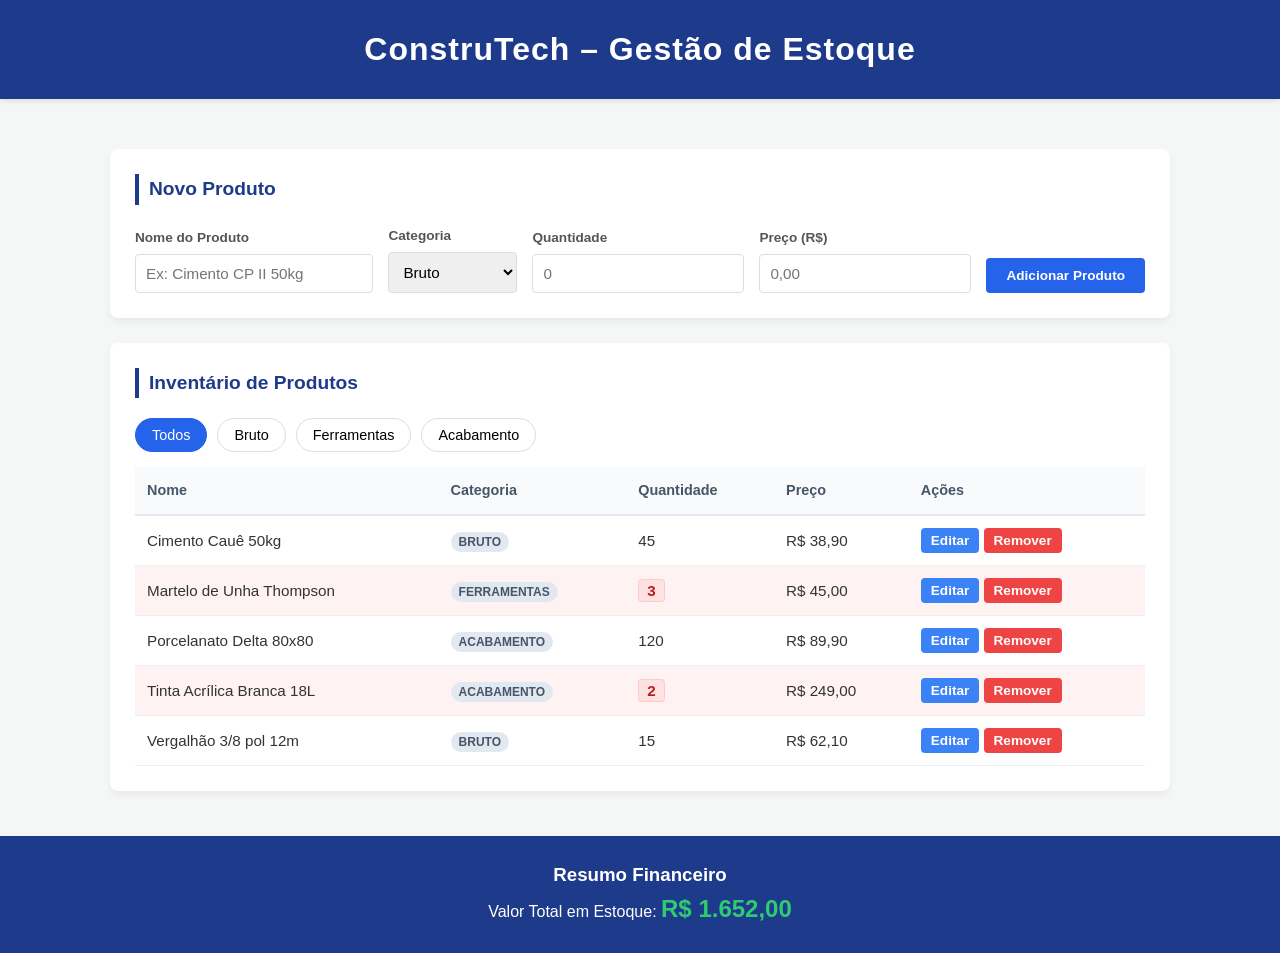
==== projetos/construtech/index.html @ 61fd92f8 "chore: create stock manager" ====
<!DOCTYPE html>
<html lang="pt-br">

<head>
    <meta charset="UTF-8">
    <meta name="viewport" content="width=device-width, initial-scale=1.0">
    <title>ConstruTech – Gestão de Estoque</title>
    <link rel="stylesheet" href="style.css">
</head>

<body>

    <header>
        <h1>ConstruTech – Gestão de Estoque</h1>
    </header>

    <div class="container">

        <section class="card">
            <h2>Novo Produto</h2>
            <form class="grid-form" onsubmit="return false;">
                <div class="form-group">
                    <label>Nome do Produto</label>
                    <input type="text" placeholder="Ex: Cimento CP II 50kg">
                </div>
                <div class="form-group">
                    <label>Categoria</label>
                    <select>
                        <option value="bruto">Bruto</option>
                        <option value="ferramentas">Ferramentas</option>
                        <option value="acabamento">Acabamento</option>
                    </select>
                </div>
                <div class="form-group">
                    <label>Quantidade</label>
                    <input type="text" placeholder="0">
                </div>
                <div class="form-group">
                    <label>Preço (R$)</label>
                    <input type="text" placeholder="0,00">
                </div>
                <button class="btn btn-add">Adicionar Produto</button>
            </form>
        </section>

        <section class="card">
            <h2>Inventário de Produtos</h2>

            <div class="filters">
                <button class="filter-btn active">Todos</button>
                <button class="filter-btn">Bruto</button>
                <button class="filter-btn">Ferramentas</button>
                <button class="filter-btn">Acabamento</button>
            </div>

            <table>
                <thead>
                    <tr>
                        <th>Nome</th>
                        <th>Categoria</th>
                        <th>Quantidade</th>
                        <th>Preço</th>
                        <th>Ações</th>
                    </tr>
                </thead>
                <tbody>
                    <tr>
                        <td>Cimento Cauê 50kg</td>
                        <td><span class="category-tag">Bruto</span></td>
                        <td>45</td>
                        <td>R$ 38,90</td>
                        <td>
                            <button class="btn btn-edit">Editar</button>
                            <button class="btn btn-delete">Remover</button>
                        </td>
                    </tr>
                    <tr class="low-stock">
                        <td>Martelo de Unha Thompson</td>
                        <td><span class="category-tag">Ferramentas</span></td>
                        <td><span class="qty-badge">3</span></td>
                        <td>R$ 45,00</td>
                        <td>
                            <button class="btn btn-edit">Editar</button>
                            <button class="btn btn-delete">Remover</button>
                        </td>
                    </tr>
                    <tr>
                        <td>Porcelanato Delta 80x80</td>
                        <td><span class="category-tag">Acabamento</span></td>
                        <td>120</td>
                        <td>R$ 89,90</td>
                        <td>
                            <button class="btn btn-edit">Editar</button>
                            <button class="btn btn-delete">Remover</button>
                        </td>
                    </tr>
                    <tr class="low-stock">
                        <td>Tinta Acrílica Branca 18L</td>
                        <td><span class="category-tag">Acabamento</span></td>
                        <td><span class="qty-badge">2</span></td>
                        <td>R$ 249,00</td>
                        <td>
                            <button class="btn btn-edit">Editar</button>
                            <button class="btn btn-delete">Remover</button>
                        </td>
                    </tr>
                    <tr>
                        <td>Vergalhão 3/8 pol 12m</td>
                        <td><span class="category-tag">Bruto</span></td>
                        <td>15</td>
                        <td>R$ 62,10</td>
                        <td>
                            <button class="btn btn-edit">Editar</button>
                            <button class="btn btn-delete">Remover</button>
                        </td>
                    </tr>
                </tbody>
            </table>
        </section>
    </div>

    <footer class="rodape-financeiro">
        <div class="container-resumo">
            <h3>Resumo Financeiro</h3>
            <p>Valor Total em Estoque: <strong>R$ 1.652,00</strong></p>
        </div>
    </footer>

</body>

</html>
---- projetos/construtech/style.css ----
* {
    margin: 0;
    padding: 0;
    box-sizing: border-box;
    font-family: 'Segoe UI', Arial, sans-serif;
}

body {
    background-color: #f4f7f6;
    color: #333;
    line-height: 1.6;
    display: flex;
    flex-direction: column;
    min-height: 100vh;
}

.container {
    max-width: 1100px;
    margin: 0 auto;
    padding: 20px;
    flex: 1;
}

/* Cabeçalho */
header {
    background-color: #1e3a8a;
    /* Azul Escuro */
    color: white;
    padding: 1.5rem 0;
    text-align: center;
    box-shadow: 0 2px 5px rgba(0, 0, 0, 0.1);
    margin-bottom: 30px;
}

header h1 {
    font-weight: 600;
    letter-spacing: 1px;
}

/* Seções de Card */
.card {
    background: white;
    padding: 25px;
    border-radius: 8px;
    box-shadow: 0 4px 6px rgba(0, 0, 0, 0.05);
    margin-bottom: 25px;
}

h2 {
    margin-bottom: 20px;
    font-size: 1.2rem;
    color: #1e3a8a;
    border-left: 4px solid #1e3a8a;
    padding-left: 10px;
}

/* Formulário de Cadastro */
.grid-form {
    display: grid;
    grid-template-columns: 2fr 1fr 1fr 1fr auto;
    gap: 15px;
    align-items: end;
}

.form-group {
    display: flex;
    flex-direction: column;
}

label {
    font-size: 0.85rem;
    margin-bottom: 5px;
    font-weight: bold;
    color: #555;
}

input,
select {
    padding: 10px;
    border: 1px solid #ddd;
    border-radius: 4px;
    font-size: 0.95rem;
}

input:focus,
select:focus {
    outline: none;
    border-color: #2563eb;
}

/* Filtros */
.filters {
    display: flex;
    gap: 10px;
    margin-bottom: 15px;
}

.filter-btn {
    padding: 8px 16px;
    border: 1px solid #ddd;
    background: white;
    border-radius: 20px;
    cursor: pointer;
    transition: all 0.3s;
    font-size: 0.9rem;
}

.filter-btn.active,
.filter-btn:hover {
    background-color: #2563eb;
    color: white;
    border-color: #2563eb;
}

/* Tabela */
table {
    width: 100%;
    border-collapse: collapse;
    margin-top: 10px;
}

th {
    background-color: #f8fafc;
    text-align: left;
    padding: 12px;
    border-bottom: 2px solid #e2e8f0;
    color: #475569;
    font-size: 0.9rem;
}

td {
    padding: 12px;
    border-bottom: 1px solid #eee;
    font-size: 0.95rem;
}

tr:nth-child(even) {
    background-color: #ffffff;
}

/* Botões */
.btn {
    padding: 10px 20px;
    border: none;
    border-radius: 4px;
    cursor: pointer;
    font-weight: 600;
    transition: opacity 0.2s;
    text-decoration: none;
    display: inline-block;
    font-size: 0.85rem;
}

.btn:hover {
    opacity: 0.8;
}

.btn-add {
    background-color: #2563eb;
    color: white;
}

.btn-edit {
    background-color: #3b82f6;
    color: white;
    padding: 5px 10px;
}

.btn-delete {
    background-color: #ef4444;
    color: white;
    padding: 5px 10px;
}

/* Status de Baixo Estoque */
.low-stock {
    background-color: #fef2f2 !important;
    /* Vermelho bem claro */
}

.low-stock .qty-badge {
    color: #b91c1c;
    font-weight: bold;
    padding: 2px 8px;
    background: #fee2e2;
    border-radius: 4px;
    border: 1px solid #fecaca;
}

.category-tag {
    background: #e2e8f0;
    padding: 3px 8px;
    border-radius: 12px;
    font-size: 0.75rem;
    text-transform: uppercase;
    font-weight: bold;
    color: #475569;
}

/* Rodapé Financeiro */

.rodape-financeiro {
    background-color: #1e3a8a;
    color: white;
    padding: 1.5rem;
    text-align: center;
    margin-top: auto;
}

.container-resumo strong {
    font-size: 1.5rem;
    color: #2ecc71;
}
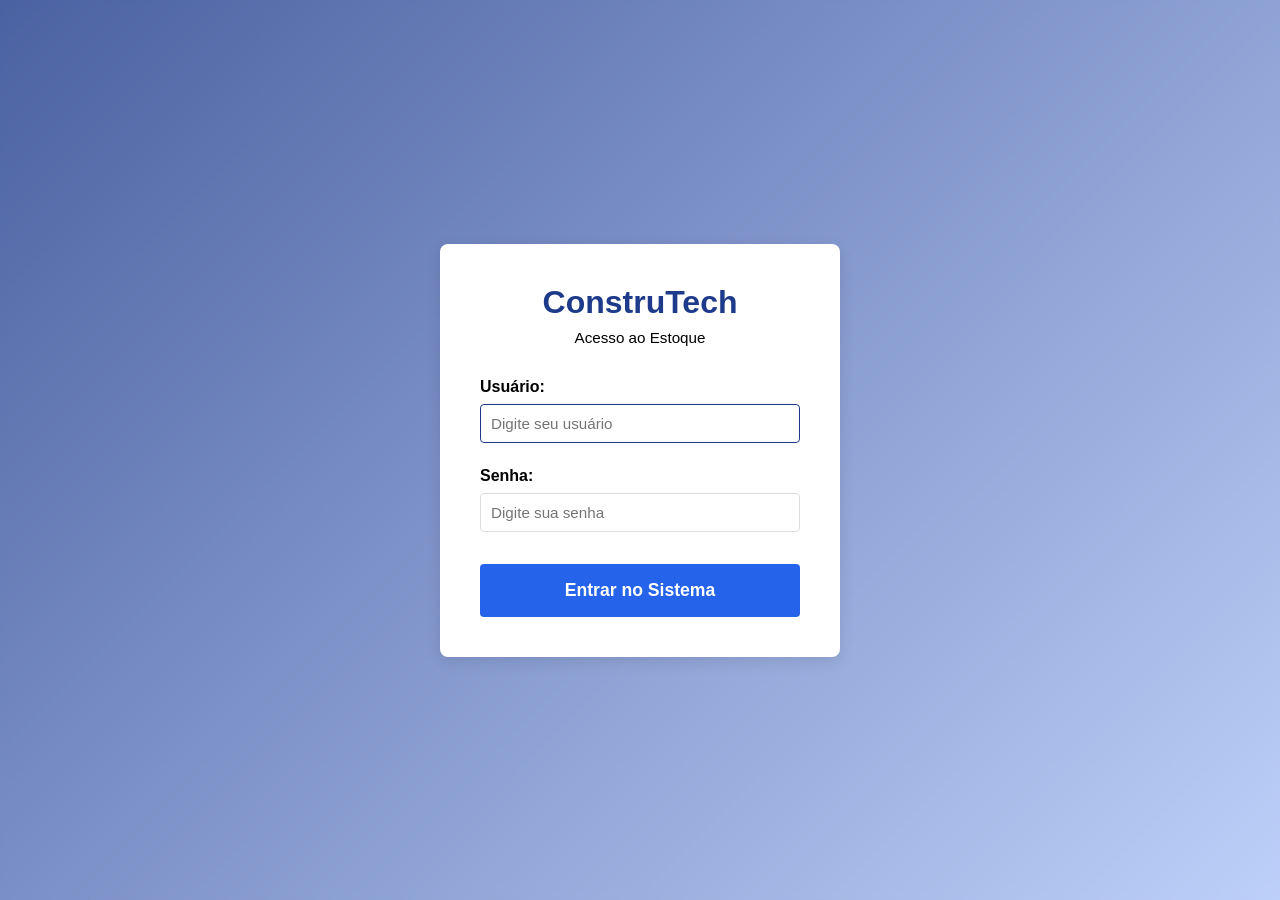
==== commit ca418d02: "chore: create estoque folder, create login page" ====
--- a/projetos/construtech/index.html
+++ b/projetos/construtech/index.html
@@ -1,131 +1,35 @@
 <!DOCTYPE html>
-<html lang="pt-br">
-
+<html lang="pt-BR">
 <head>
     <meta charset="UTF-8">
     <meta name="viewport" content="width=device-width, initial-scale=1.0">
-    <title>ConstruTech – Gestão de Estoque</title>
-    <link rel="stylesheet" href="style.css">
+    <title>ConstruTech - Acesso Estoque</title>
+    <link rel="stylesheet" href="style.css"> 
 </head>
+<body class="login-page">
 
-<body>
+    <main class="login-container">
+        <header class="login-header">
+            <h1>ConstruTech</h1>
+            <p>Acesso ao Estoque</p>
+        </header>
 
-    <header>
-        <h1>ConstruTech – Gestão de Estoque</h1>
-    </header>
-
-    <div class="container">
-
-        <section class="card">
-            <h2>Novo Produto</h2>
-            <form class="grid-form" onsubmit="return false;">
-                <div class="form-group">
-                    <label>Nome do Produto</label>
-                    <input type="text" placeholder="Ex: Cimento CP II 50kg">
-                </div>
-                <div class="form-group">
-                    <label>Categoria</label>
-                    <select>
-                        <option value="bruto">Bruto</option>
-                        <option value="ferramentas">Ferramentas</option>
-                        <option value="acabamento">Acabamento</option>
-                    </select>
-                </div>
-                <div class="form-group">
-                    <label>Quantidade</label>
-                    <input type="text" placeholder="0">
-                </div>
-                <div class="form-group">
-                    <label>Preço (R$)</label>
-                    <input type="text" placeholder="0,00">
-                </div>
-                <button class="btn btn-add">Adicionar Produto</button>
-            </form>
-        </section>
-
-        <section class="card">
-            <h2>Inventário de Produtos</h2>
-
-            <div class="filters">
-                <button class="filter-btn active">Todos</button>
-                <button class="filter-btn">Bruto</button>
-                <button class="filter-btn">Ferramentas</button>
-                <button class="filter-btn">Acabamento</button>
+        <form action="#" method="POST" class="login-form">
+            
+            <div class="input-group">
+                <label for="username">Usuário:</label>
+                <input type="text" id="username" name="username" placeholder="Digite seu usuário" required autofocus>
             </div>
 
-            <table>
-                <thead>
-                    <tr>
-                        <th>Nome</th>
-                        <th>Categoria</th>
-                        <th>Quantidade</th>
-                        <th>Preço</th>
-                        <th>Ações</th>
-                    </tr>
-                </thead>
-                <tbody>
-                    <tr>
-                        <td>Cimento Cauê 50kg</td>
-                        <td><span class="category-tag">Bruto</span></td>
-                        <td>45</td>
-                        <td>R$ 38,90</td>
-                        <td>
-                            <button class="btn btn-edit">Editar</button>
-                            <button class="btn btn-delete">Remover</button>
-                        </td>
-                    </tr>
-                    <tr class="low-stock">
-                        <td>Martelo de Unha Thompson</td>
-                        <td><span class="category-tag">Ferramentas</span></td>
-                        <td><span class="qty-badge">3</span></td>
-                        <td>R$ 45,00</td>
-                        <td>
-                            <button class="btn btn-edit">Editar</button>
-                            <button class="btn btn-delete">Remover</button>
-                        </td>
-                    </tr>
-                    <tr>
-                        <td>Porcelanato Delta 80x80</td>
-                        <td><span class="category-tag">Acabamento</span></td>
-                        <td>120</td>
-                        <td>R$ 89,90</td>
-                        <td>
-                            <button class="btn btn-edit">Editar</button>
-                            <button class="btn btn-delete">Remover</button>
-                        </td>
-                    </tr>
-                    <tr class="low-stock">
-                        <td>Tinta Acrílica Branca 18L</td>
-                        <td><span class="category-tag">Acabamento</span></td>
-                        <td><span class="qty-badge">2</span></td>
-                        <td>R$ 249,00</td>
-                        <td>
-                            <button class="btn btn-edit">Editar</button>
-                            <button class="btn btn-delete">Remover</button>
-                        </td>
-                    </tr>
-                    <tr>
-                        <td>Vergalhão 3/8 pol 12m</td>
-                        <td><span class="category-tag">Bruto</span></td>
-                        <td>15</td>
-                        <td>R$ 62,10</td>
-                        <td>
-                            <button class="btn btn-edit">Editar</button>
-                            <button class="btn btn-delete">Remover</button>
-                        </td>
-                    </tr>
-                </tbody>
-            </table>
-        </section>
-    </div>
+            <div class="input-group">
+                <label for="password">Senha:</label>
+                <input type="password" id="password" name="password" placeholder="Digite sua senha" required>
+            </div>
 
-    <footer class="rodape-financeiro">
-        <div class="container-resumo">
-            <h3>Resumo Financeiro</h3>
-            <p>Valor Total em Estoque: <strong>R$ 1.652,00</strong></p>
-        </div>
-    </footer>
+            <button type="submit" class="btn-submit">Entrar no Sistema</button>
+            
+        </form>
+    </main>
 
 </body>
-
 </html>
--- a/projetos/construtech/style.css
+++ b/projetos/construtech/style.css
@@ -5,209 +5,95 @@
     font-family: 'Segoe UI', Arial, sans-serif;
 }
 
-body {
+.login-page {
+    display: flex;
+    justify-content: center;
+    align-items: center;
+    min-height: 100vh;
     background-color: #f4f7f6;
-    color: #333;
-    line-height: 1.6;
+    backdrop-filter: blur(3px);
+    background: linear-gradient(135deg, rgb(30, 58, 138, 0.8), rgb(37, 99, 235, 0.3)), url(https://i.pinimg.com/736x/92/1a/35/921a35887074fe70e177c27cc365c1fa.jpg);
+    background-size: cover;
+    background-position: center;
+    background-repeat: no-repeat;
+}
+
+.login-container {
+    background-color: #ffffff;
+    padding: 2.5rem;
+    border-radius: 8px;
+    box-shadow: 0 4px 15px rgba(0, 0, 0, 0.1);
+    width: 100%;
+    max-width: 400px;
+}
+
+.login-header {
+    text-align: center;
+    margin-bottom: 2rem;
+}
+
+.login-header h1 {
+    color: #1e3a8a;
+    font-size: 2rem;
+    margin-bottom: 0.5rem;
+}
+
+.login-header p {
+    color: var(--cor-texto);
+    font-size: 0.95rem;
+}
+
+.login-form {
     display: flex;
     flex-direction: column;
-    min-height: 100vh;
+    gap: 1.5rem;
 }
 
-.container {
-    max-width: 1100px;
-    margin: 0 auto;
-    padding: 20px;
-    flex: 1;
-}
-
-/* Cabeçalho */
-header {
-    background-color: #1e3a8a;
-    /* Azul Escuro */
-    color: white;
-    padding: 1.5rem 0;
-    text-align: center;
-    box-shadow: 0 2px 5px rgba(0, 0, 0, 0.1);
-    margin-bottom: 30px;
-}
-
-header h1 {
-    font-weight: 600;
-    letter-spacing: 1px;
-}
-
-/* Seções de Card */
-.card {
-    background: white;
-    padding: 25px;
-    border-radius: 8px;
-    box-shadow: 0 4px 6px rgba(0, 0, 0, 0.05);
-    margin-bottom: 25px;
-}
-
-h2 {
-    margin-bottom: 20px;
-    font-size: 1.2rem;
-    color: #1e3a8a;
-    border-left: 4px solid #1e3a8a;
-    padding-left: 10px;
-}
-
-/* Formulário de Cadastro */
-.grid-form {
-    display: grid;
-    grid-template-columns: 2fr 1fr 1fr 1fr auto;
-    gap: 15px;
-    align-items: end;
-}
-
-.form-group {
+.input-group {
     display: flex;
     flex-direction: column;
 }
 
-label {
-    font-size: 0.85rem;
-    margin-bottom: 5px;
-    font-weight: bold;
-    color: #555;
+.input-group label {
+    font-weight: 600;
+    margin-bottom: 0.5rem;
 }
 
-input,
-select {
+.input-group input {
     padding: 10px;
     border: 1px solid #ddd;
     border-radius: 4px;
     font-size: 0.95rem;
 }
 
-input:focus,
-select:focus {
+.input-group input:focus {
+    border-color: #1e3a8a;
     outline: none;
-    border-color: #2563eb;
 }
 
-/* Filtros */
-.filters {
-    display: flex;
-    gap: 10px;
-    margin-bottom: 15px;
+.btn-submit {
+    background-color: #2563eb;
+    color: white;
+    border: none;
+    padding: 1rem;
+    font-size: 1.1rem;
+    font-weight: bold;
+    border-radius: 4px;
+    cursor: pointer;
+    transition: background-color 0.3s;
+    margin-top: 0.5rem;
 }
 
-.filter-btn {
-    padding: 8px 16px;
-    border: 1px solid #ddd;
-    background: white;
-    border-radius: 20px;
-    cursor: pointer;
-    transition: all 0.3s;
-    font-size: 0.9rem;
+.btn-submit:hover {
+    background-color: #3b82f6;
 }
 
-.filter-btn.active,
-.filter-btn:hover {
-    background-color: #2563eb;
-    color: white;
-    border-color: #2563eb;
-}
-
-/* Tabela */
-table {
-    width: 100%;
-    border-collapse: collapse;
-    margin-top: 10px;
-}
-
-th {
-    background-color: #f8fafc;
-    text-align: left;
-    padding: 12px;
-    border-bottom: 2px solid #e2e8f0;
-    color: #475569;
+.error-message {
+    color: #e74c3c;
+    background-color: #fceceb;
+    padding: 0.8rem;
+    border-radius: 4px;
     font-size: 0.9rem;
-}
-
-td {
-    padding: 12px;
-    border-bottom: 1px solid #eee;
-    font-size: 0.95rem;
-}
-
-tr:nth-child(even) {
-    background-color: #ffffff;
-}
-
-/* Botões */
-.btn {
-    padding: 10px 20px;
-    border: none;
-    border-radius: 4px;
-    cursor: pointer;
-    font-weight: 600;
-    transition: opacity 0.2s;
-    text-decoration: none;
-    display: inline-block;
-    font-size: 0.85rem;
-}
-
-.btn:hover {
-    opacity: 0.8;
-}
-
-.btn-add {
-    background-color: #2563eb;
-    color: white;
-}
-
-.btn-edit {
-    background-color: #3b82f6;
-    color: white;
-    padding: 5px 10px;
-}
-
-.btn-delete {
-    background-color: #ef4444;
-    color: white;
-    padding: 5px 10px;
-}
-
-/* Status de Baixo Estoque */
-.low-stock {
-    background-color: #fef2f2 !important;
-    /* Vermelho bem claro */
-}
-
-.low-stock .qty-badge {
-    color: #b91c1c;
-    font-weight: bold;
-    padding: 2px 8px;
-    background: #fee2e2;
-    border-radius: 4px;
-    border: 1px solid #fecaca;
-}
-
-.category-tag {
-    background: #e2e8f0;
-    padding: 3px 8px;
-    border-radius: 12px;
-    font-size: 0.75rem;
-    text-transform: uppercase;
-    font-weight: bold;
-    color: #475569;
-}
-
-/* Rodapé Financeiro */
-
-.rodape-financeiro {
-    background-color: #1e3a8a;
-    color: white;
-    padding: 1.5rem;
     text-align: center;
-    margin-top: auto;
-}
-
-.container-resumo strong {
-    font-size: 1.5rem;
-    color: #2ecc71;
+    border: 1px solid #fadbd8;
 }
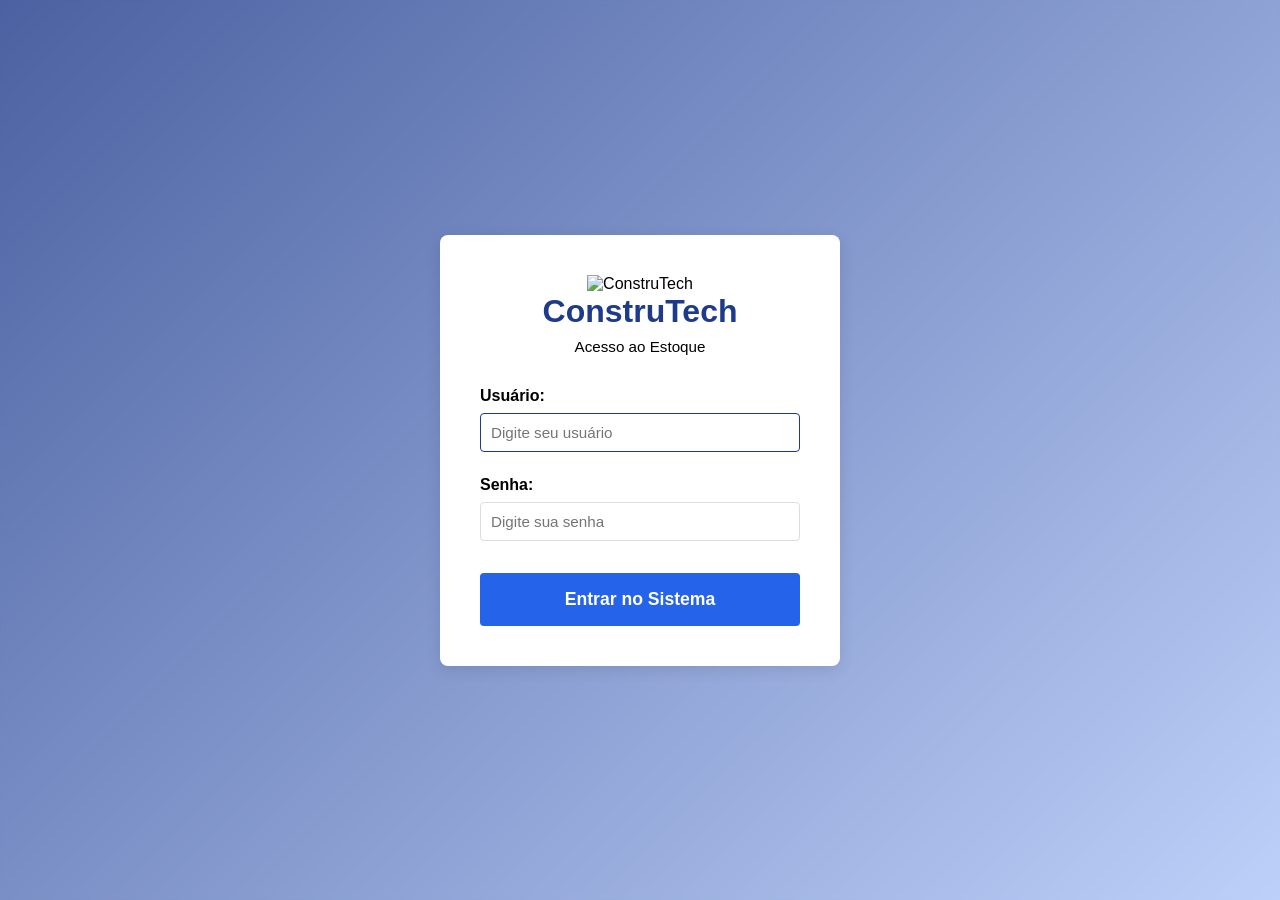
==== commit 9c51f299: "style: add image icon and image logo" ====
--- a/projetos/construtech/index.html
+++ b/projetos/construtech/index.html
@@ -3,6 +3,7 @@
 <head>
     <meta charset="UTF-8">
     <meta name="viewport" content="width=device-width, initial-scale=1.0">
+    <link rel="icon" href="https://i.pinimg.com/736x/57/46/81/57468180b4ea0dffc64c9fd22907da7d.jpg">
     <title>ConstruTech - Acesso Estoque</title>
     <link rel="stylesheet" href="style.css"> 
 </head>
@@ -10,11 +11,12 @@
 
     <main class="login-container">
         <header class="login-header">
+            <img src="https://i.pinimg.com/originals/40/a1/01/40a1011e96c0ad6b87b941cb0ee7661d.png" alt="ConstruTech">
             <h1>ConstruTech</h1>
             <p>Acesso ao Estoque</p>
         </header>
 
-        <form action="#" method="POST" class="login-form">
+        <form action="login.php" method="POST" class="login-form">
             
             <div class="input-group">
                 <label for="username">Usuário:</label>
